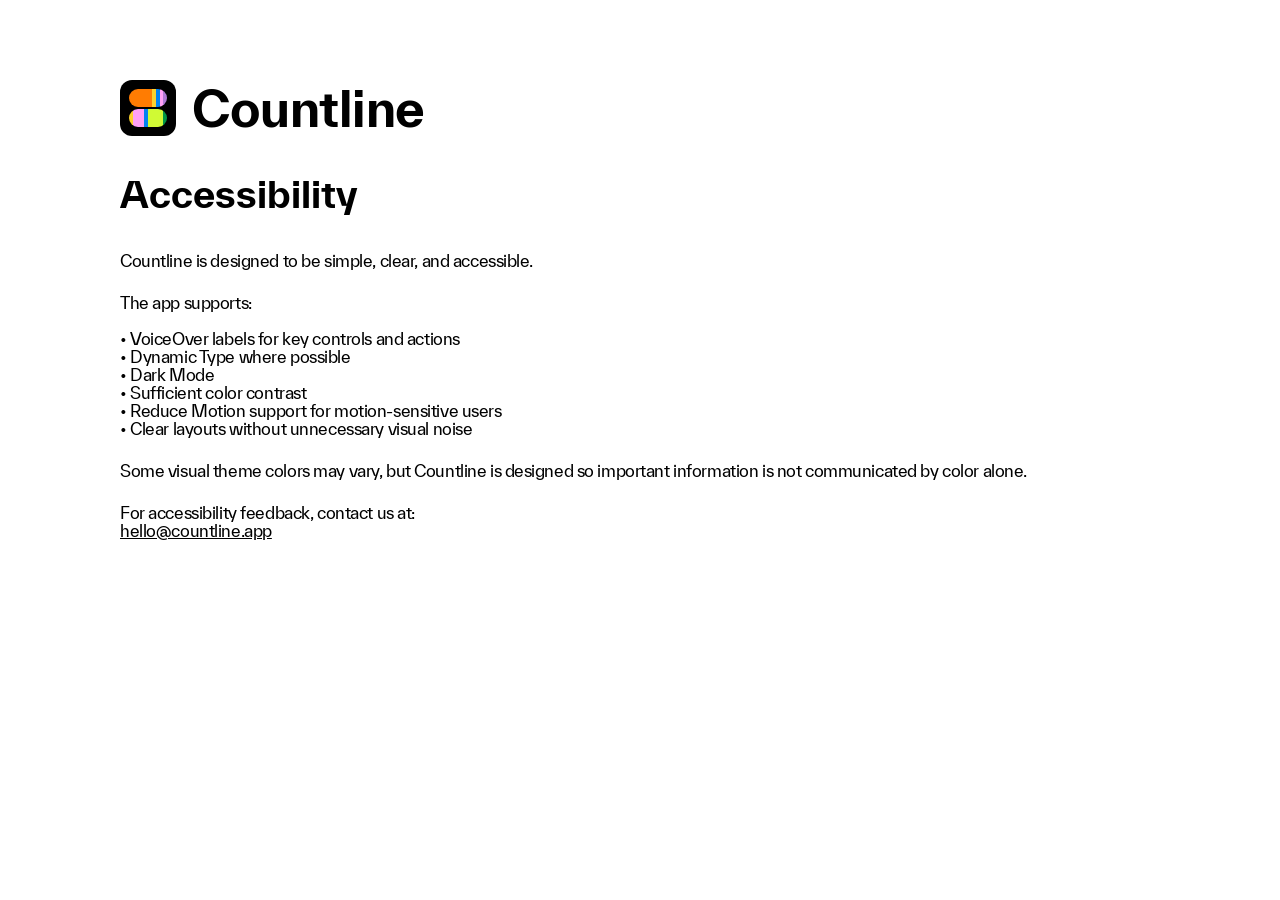
==== accessibility.html @ e16aded9 "accessibility" ====
<!DOCTYPE html>
<html lang="en">
<head>
  <meta charset="UTF-8">
  <meta name="viewport" content="width=device-width, initial-scale=1.0">
  <link rel="icon" type="image/svg+xml" href="img/favicon.svg">
  <title>Accessibility — Countline</title>
  <meta name="description" content="Accessibility information for Countline — Countdown App for Important Dates.">
  <meta name="keywords" content="countdown app, event planner, date tracker, days counter, checklist app, reminders, widgets, birthday countdown, vacation countdown, anniversary countdown, goal tracker, holiday countdown, milestone tracker, todo checklist, personal planner">
  <link rel="stylesheet" href="style.css">
</head>
<body class="legal">
  <div class="page">
    <a href="index.html" class="logo">
      <div class="logo-icon">
        <div class="row">
          <div class="bar"></div>
          <div class="bar"></div>
          <div class="bar"></div>
          <div class="bar"></div>
          <div class="bar"></div>
        </div>
        <div class="row">
          <div class="bar"></div>
          <div class="bar"></div>
          <div class="bar"></div>
          <div class="bar"></div>
          <div class="bar"></div>
        </div>
      </div>
      <span class="logo-text">Countline</span>
    </a>

    <h1 class="title">Accessibility</h1>

    <div class="text">
      <p>Countline is designed to be simple, clear, and accessible.</p>

      <p>The app supports:<br><br>• VoiceOver labels for key controls and actions<br>• Dynamic Type where possible<br>• Dark Mode<br>• Sufficient color contrast<br>• Reduce Motion support for motion-sensitive users<br>• Clear layouts without unnecessary visual noise</p>

      <p>Some visual theme colors may vary, but Countline is designed so important information is not communicated by color alone.</p>

      <p>For accessibility feedback, contact us at:<br><a href="mailto:hello@countline.app">hello@countline.app</a></p>
    </div>
  </div>
  <script async data-id="101505988" src="//static.getclicky.com/js"></script>
  <noscript><p><img alt="Clicky" width="1" height="1" src="//in.getclicky.com/101505988ns.gif" /></p></noscript>
</body>
</html>
---- style.css ----
/* ══════════════════════════════════════
   Countline — Global Styles
   ══════════════════════════════════════ */

/* ── Fonts ── */
@font-face {
  font-family: 'TWK Everett';
  src: url('font/TWKEverett-Regular-web.woff2') format('woff2'),
       url('font/TWKEverett-Regular-web.woff') format('woff'),
       url('font/TWKEverett-Regular-web.ttf') format('truetype');
  font-weight: 400;
  font-style: normal;
  font-display: swap;
}
@font-face {
  font-family: 'TWK Everett';
  src: url('font/TWKEverett-Bold-web.woff2') format('woff2'),
       url('font/TWKEverett-Bold-web.woff') format('woff'),
       url('font/TWKEverett-Bold-web.ttf') format('truetype');
  font-weight: 700;
  font-style: normal;
  font-display: swap;
}

/* ── Reset ── */
*, *::before, *::after {
  margin: 0;
  padding: 0;
  box-sizing: border-box;
}

html {
  -webkit-text-size-adjust: 100%;
}

body {
  font-family: 'TWK Everett', sans-serif;
  background: #fff;
  color: #000;
  overflow-x: hidden;
}

a {
  color: inherit;
}

/* ── Logo ── */
.logo {
  display: flex;
  align-items: center;
  gap: 16px;
  text-decoration: none;
}

.logo-icon {
  width: 56px;
  height: 56px;
  background: #000;
  border-radius: 12px;
  position: relative;
  overflow: hidden;
  flex-shrink: 0;
}

.logo-icon .row {
  position: absolute;
  left: 8.75px;
  height: 18.15px;
  width: 38.5px;
  display: flex;
  border-radius: 124px;
  overflow: hidden;
}

.logo-icon .row:first-child { top: 8.75px; border-radius: 124px; }
.logo-icon .row:last-child { bottom: 8.75px; border-radius: 248px; }

.logo-icon .bar { height: 100%; }
.logo-icon .row:first-child .bar:nth-child(1) { width: 23.1px; background: #ff7c02; }
.logo-icon .row:first-child .bar:nth-child(2) { width: 3.85px; background: #fcd12d; }
.logo-icon .row:first-child .bar:nth-child(3) { width: 3.85px; background: #0381ef; }
.logo-icon .row:first-child .bar:nth-child(4) { width: 3.85px; background: #ffa0f6; }
.logo-icon .row:first-child .bar:nth-child(5) { width: 3.85px; background: #af78d3; }
.logo-icon .row:last-child .bar:nth-child(1) { width: 3.85px; background: #fcd12d; }
.logo-icon .row:last-child .bar:nth-child(2) { width: 11.55px; background: #ffa0f6; }
.logo-icon .row:last-child .bar:nth-child(3) { width: 3.85px; background: #0381ef; }
.logo-icon .row:last-child .bar:nth-child(4) { width: 15.4px; background: #d0fa34; }
.logo-icon .row:last-child .bar:nth-child(5) { width: 3.85px; background: #019644; }

.logo-text {
  font-weight: 700;
  font-size: 48px;
  line-height: 1;
  letter-spacing: -0.01em;
}


/* ══════════════════════════════════════
   Home Page
   ══════════════════════════════════════ */

body.home {
  min-height: 100vh;
}

body.home .page {
  position: relative;
  width: 100%;
  max-width: 1440px;
  margin: 0 auto;
  height: 100vh;
  padding: 0 120px;
  overflow: hidden;
}

body.home .logo {
  position: absolute;
  top: 60px;
  left: 120px;
}

/* ── Content ── */
.content {
  position: absolute;
  top: calc(50% - 39px);
  transform: translateY(-50%);
  left: 120px;
  max-width: 480px;
  display: flex;
  flex-direction: column;
  gap: 24px;
}

.headline {
  font-weight: 700;
  font-size: 48px;
  line-height: 1;
}

.description {
  font-weight: 400;
  font-size: 14px;
  line-height: 1.4;
}

/* ── App Store Button ── */
.store-button {
  display: inline-block;
  transition: opacity 0.2s;
}

.store-button:hover {
  opacity: 0.85;
}

.store-button img {
  display: block;
  width: 186px;
  height: 60px;
}

/* ── Bottom Section ── */
.bottom {
  position: absolute;
  bottom: 60px;
  left: 120px;
  max-width: 480px;
  display: flex;
  flex-direction: column;
  gap: 24px;
}

.social-icons {
  display: flex;
  align-items: center;
  gap: 20px;
}

.social-icons a {
  display: flex;
  text-decoration: none;
  color: #000;
  transition: opacity 0.2s;
}

.social-icons a:hover {
  opacity: 0.6;
}

.social-icons svg {
  width: 24px;
  height: 24px;
}

.contact-text {
  font-size: 14px;
  line-height: 1.4;
  font-weight: 400;
}

.contact-text a {
  text-decoration: underline;
  text-decoration-skip-ink: none;
}

.legal-links {
  display: flex;
  gap: 24px;
  font-size: 14px;
  line-height: 1.4;
}

.legal-links a {
  text-decoration: underline;
  text-decoration-skip-ink: none;
}

/* ── Phone Mockups ── */
.phones {
  position: absolute;
  left: 620px;
  right: 120px;
  top: 60px;
  bottom: 60px;
  display: flex;
  gap: 20px;
  align-items: center;
  justify-content: center;
}

.phone {
  flex: 1 1 0;
  min-width: 0;
  max-height: 100%;
  display: flex;
  align-items: center;
  justify-content: center;
  filter: drop-shadow(5px 5px 10px rgba(28,28,28,0.15)) drop-shadow(10px 10px 30px rgba(28,28,28,0.1));
}

.phone img {
  display: block;
  max-height: calc(100vh - 120px);
  max-width: 100%;
  width: auto;
  height: auto;
}

/* ── Home: Large screens ── */
@media (min-width: 1441px) {
  body.home .page {
    max-width: none;
    padding: 0 6vw;
  }

  body.home .logo {
    left: 6vw;
  }

  .content {
    left: 6vw;
  }

  .bottom {
    left: 6vw;
  }

  .phones {
    left: calc(6vw + 540px);
    right: 6vw;
  }
}

/* ── Home: Tablet ── */
@media (max-width: 1320px) {
  body.home .page {
    height: auto;
    min-height: auto;
    padding: 40px 80px;
    overflow: visible;
  }

  body.home .logo {
    position: static;
  }

  .content {
    position: static;
    transform: none;
    max-width: 100%;
    margin-top: 60px;
  }

  .bottom {
    position: static;
    max-width: 480px;
    margin-top: 60px;
  }

  .phones {
    position: relative;
    left: auto;
    right: auto;
    top: auto;
    bottom: auto;
    margin-top: 60px;
    margin-left: -10px;
    margin-right: -10px;
    justify-content: center;
  }

  .phone {
    width: 295px;
    flex: 0 0 auto;
    max-height: none;
  }

  .phone img {
    width: 100%;
    height: auto;
    max-height: none;
    max-width: none;
  }
}

/* ── Home: Mobile ── */
@media (max-width: 520px) {
  body.home .page {
    padding: 20px;
  }

  .content {
    margin-top: 40px;
  }

  .headline {
    font-size: 36px;
  }

  .phones {
    margin-top: 40px;
    margin-left: -20px;
    margin-right: -20px;
    padding: 0 20px;
    justify-content: center;
  }

  .phone-2 {
    display: none;
  }
}

@media (max-width: 380px) {
  .phone {
    width: 270px;
  }
}


/* ══════════════════════════════════════
   Legal Pages (Privacy, Terms, Accessibility)
   ══════════════════════════════════════ */

body.legal .page {
  width: 100%;
  max-width: 1440px;
  margin: 0 auto;
  padding: 80px 120px;
  display: flex;
  flex-direction: column;
  gap: 40px;
}

.title {
  font-weight: 700;
  font-size: 36px;
  line-height: 1;
}

.text {
  display: flex;
  flex-direction: column;
  gap: 24px;
}

.text h2 {
  font-weight: 700;
  font-size: 18px;
  line-height: 20px;
}

.text p {
  font-weight: 400;
  font-size: 16px;
  line-height: 18px;
  letter-spacing: -0.43px;
}


/* ══════════════════════════════════════
   Shared Responsive: Logo (Mobile)
   ══════════════════════════════════════ */

@media (max-width: 768px) {
  body.legal .page {
    padding: 40px 20px;
    gap: 32px;
  }

  .title {
    font-size: 28px;
  }
}

@media (max-width: 768px), (max-width: 520px) {
  .logo {
    gap: 11px;
  }

  .logo-icon {
    width: 40px;
    height: 40px;
    border-radius: 9px;
  }

  .logo-icon .row {
    left: 6.25px;
    height: 13px;
    width: 27.5px;
  }

  .logo-icon .row:first-child { top: 6.25px; }
  .logo-icon .row:last-child { bottom: 6.25px; }

  .logo-icon .row:first-child .bar:nth-child(1) { width: 16.5px; }
  .logo-icon .row:first-child .bar:nth-child(2) { width: 2.75px; }
  .logo-icon .row:first-child .bar:nth-child(3) { width: 2.75px; }
  .logo-icon .row:first-child .bar:nth-child(4) { width: 2.75px; }
  .logo-icon .row:first-child .bar:nth-child(5) { width: 2.75px; }
  .logo-icon .row:last-child .bar:nth-child(1) { width: 2.75px; }
  .logo-icon .row:last-child .bar:nth-child(2) { width: 8.25px; }
  .logo-icon .row:last-child .bar:nth-child(3) { width: 2.75px; }
  .logo-icon .row:last-child .bar:nth-child(4) { width: 11px; }
  .logo-icon .row:last-child .bar:nth-child(5) { width: 2.75px; }

  .logo-text {
    font-size: 34px;
  }
}
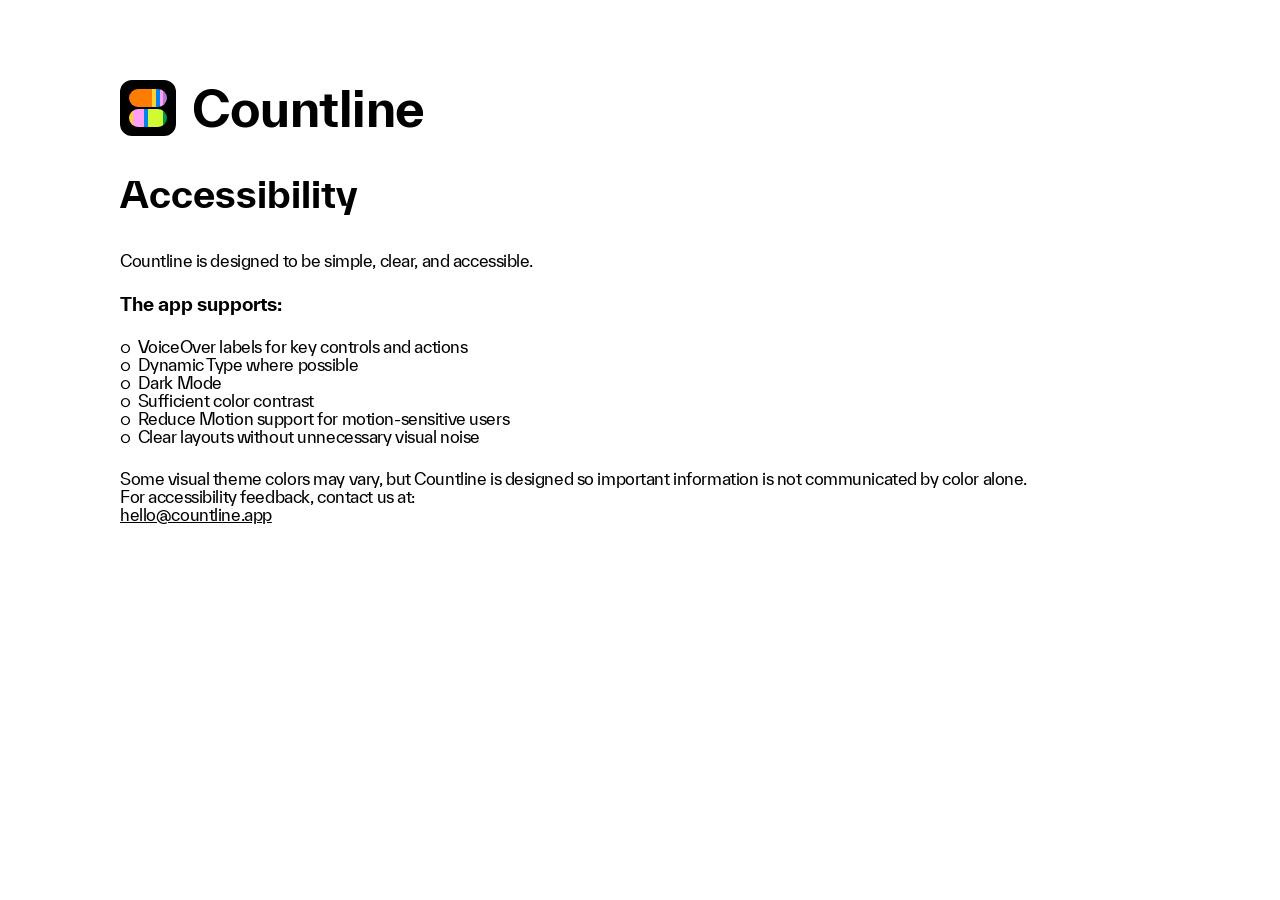
==== commit 3dd009e7: "accessibility" ====
--- a/accessibility.html
+++ b/accessibility.html
@@ -36,11 +36,11 @@
     <div class="text">
       <p>Countline is designed to be simple, clear, and accessible.</p>
 
-      <p>The app supports:<br><br>• VoiceOver labels for key controls and actions<br>• Dynamic Type where possible<br>• Dark Mode<br>• Sufficient color contrast<br>• Reduce Motion support for motion-sensitive users<br>• Clear layouts without unnecessary visual noise</p>
+      <h2>The app supports:</h2>
 
-      <p>Some visual theme colors may vary, but Countline is designed so important information is not communicated by color alone.</p>
+      <p>○ &nbsp;VoiceOver labels for key controls and actions<br>○ &nbsp;Dynamic Type where possible<br>○ &nbsp;Dark Mode<br>○ &nbsp;Sufficient color contrast<br>○ &nbsp;Reduce Motion support for motion-sensitive users<br>○ &nbsp;Clear layouts without unnecessary visual noise</p>
 
-      <p>For accessibility feedback, contact us at:<br><a href="mailto:hello@countline.app">hello@countline.app</a></p>
+      <p>Some visual theme colors may vary, but Countline is designed so important information is not communicated by color alone.<br>For accessibility feedback, contact us at:<br><a href="mailto:hello@countline.app">hello@countline.app</a></p>
     </div>
   </div>
   <script async data-id="101505988" src="//static.getclicky.com/js"></script>
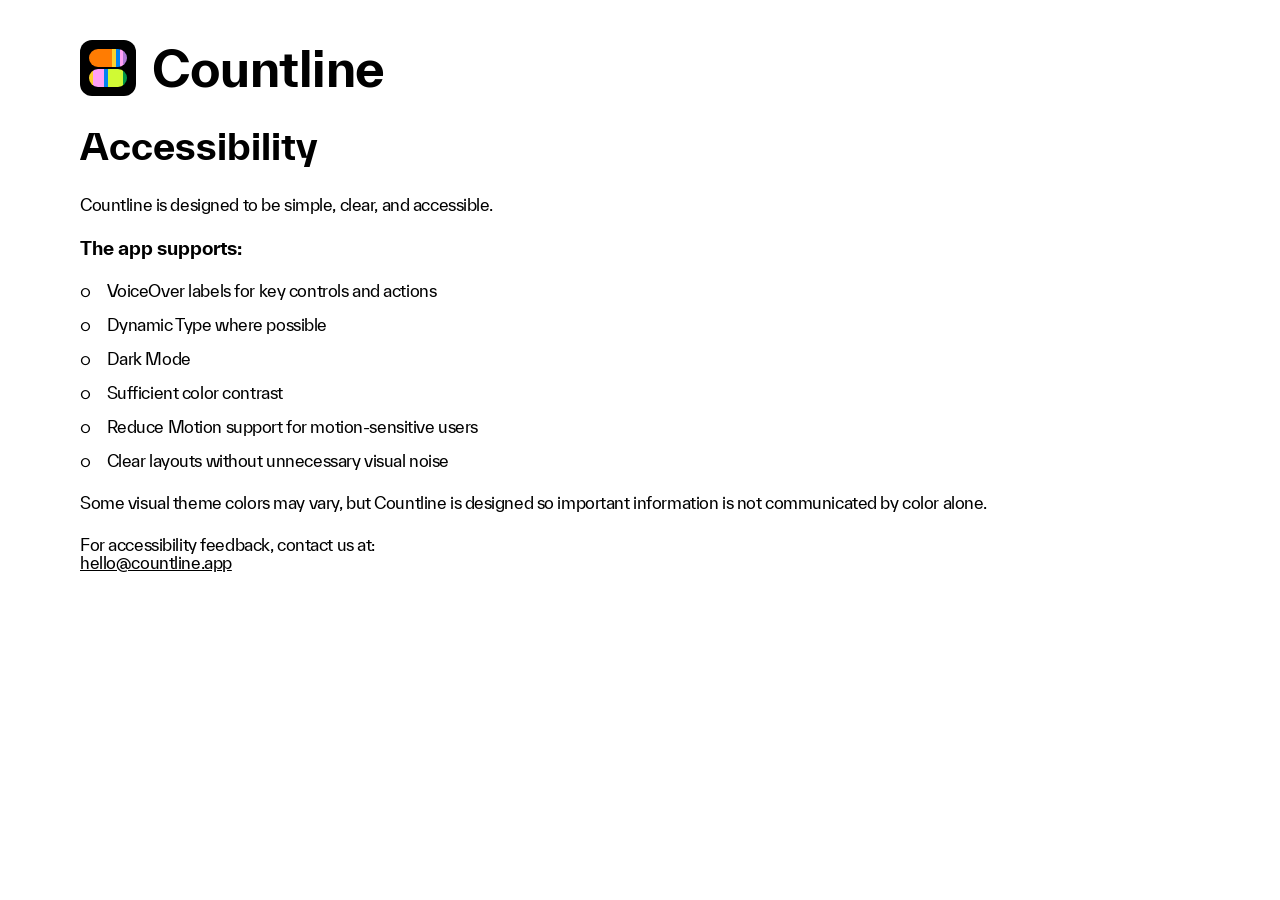
==== commit fe7622e4: "Add files via upload" ====
--- a/accessibility.html
+++ b/accessibility.html
@@ -38,9 +38,18 @@
 
       <h2>The app supports:</h2>
 
-      <p>○ &nbsp;VoiceOver labels for key controls and actions<br>○ &nbsp;Dynamic Type where possible<br>○ &nbsp;Dark Mode<br>○ &nbsp;Sufficient color contrast<br>○ &nbsp;Reduce Motion support for motion-sensitive users<br>○ &nbsp;Clear layouts without unnecessary visual noise</p>
+      <ul class="feature-list">
+        <li><span class="bullet">○</span> VoiceOver labels for key controls and actions</li>
+        <li><span class="bullet">○</span> Dynamic Type where possible</li>
+        <li><span class="bullet">○</span> Dark Mode</li>
+        <li><span class="bullet">○</span> Sufficient color contrast</li>
+        <li><span class="bullet">○</span> Reduce Motion support for motion-sensitive users</li>
+        <li><span class="bullet">○</span> Clear layouts without unnecessary visual noise</li>
+      </ul>
 
-      <p>Some visual theme colors may vary, but Countline is designed so important information is not communicated by color alone.<br>For accessibility feedback, contact us at:<br><a href="mailto:hello@countline.app">hello@countline.app</a></p>
+      <p>Some visual theme colors may vary, but Countline is designed so important information is not communicated by color alone.</p>
+
+      <p>For accessibility feedback, contact us at:<br><a href="mailto:hello@countline.app">hello@countline.app</a></p>
     </div>
   </div>
   <script async data-id="101505988" src="//static.getclicky.com/js"></script>
--- a/style.css
+++ b/style.css
@@ -38,14 +38,30 @@
   background: #fff;
   color: #000;
   overflow-x: hidden;
+  overflow-y: scroll; /* prevent layout shift from scrollbar */
 }
 
 a {
   color: inherit;
 }
 
-/* ── Logo ── */
+
+/* ══════════════════════════════════════
+   Shared: Page & Logo
+   ══════════════════════════════════════ */
+
+.page {
+  position: relative;
+  max-width: 1440px;
+  margin: 0 auto;
+}
+
+/* Absolute on desktop, becomes static on ≤1320px */
 .logo {
+  position: absolute;
+  top: 60px;
+  left: 120px;
+  z-index: 1;
   display: flex;
   align-items: center;
   gap: 16px;
@@ -72,20 +88,20 @@
   overflow: hidden;
 }
 
-.logo-icon .row:first-child { top: 8.75px; border-radius: 124px; }
-.logo-icon .row:last-child { bottom: 8.75px; border-radius: 248px; }
+.logo-icon .row:first-child { top: 8.75px; }
+.logo-icon .row:last-child  { bottom: 8.75px; border-radius: 248px; }
 
 .logo-icon .bar { height: 100%; }
-.logo-icon .row:first-child .bar:nth-child(1) { width: 23.1px; background: #ff7c02; }
-.logo-icon .row:first-child .bar:nth-child(2) { width: 3.85px; background: #fcd12d; }
-.logo-icon .row:first-child .bar:nth-child(3) { width: 3.85px; background: #0381ef; }
-.logo-icon .row:first-child .bar:nth-child(4) { width: 3.85px; background: #ffa0f6; }
-.logo-icon .row:first-child .bar:nth-child(5) { width: 3.85px; background: #af78d3; }
-.logo-icon .row:last-child .bar:nth-child(1) { width: 3.85px; background: #fcd12d; }
-.logo-icon .row:last-child .bar:nth-child(2) { width: 11.55px; background: #ffa0f6; }
-.logo-icon .row:last-child .bar:nth-child(3) { width: 3.85px; background: #0381ef; }
-.logo-icon .row:last-child .bar:nth-child(4) { width: 15.4px; background: #d0fa34; }
-.logo-icon .row:last-child .bar:nth-child(5) { width: 3.85px; background: #019644; }
+.logo-icon .row:first-child .bar:nth-child(1) { width: 23.1px;  background: #ff7c02; }
+.logo-icon .row:first-child .bar:nth-child(2) { width: 3.85px;  background: #fcd12d; }
+.logo-icon .row:first-child .bar:nth-child(3) { width: 3.85px;  background: #0381ef; }
+.logo-icon .row:first-child .bar:nth-child(4) { width: 3.85px;  background: #ffa0f6; }
+.logo-icon .row:first-child .bar:nth-child(5) { width: 3.85px;  background: #af78d3; }
+.logo-icon .row:last-child  .bar:nth-child(1) { width: 3.85px;  background: #fcd12d; }
+.logo-icon .row:last-child  .bar:nth-child(2) { width: 11.55px; background: #ffa0f6; }
+.logo-icon .row:last-child  .bar:nth-child(3) { width: 3.85px;  background: #0381ef; }
+.logo-icon .row:last-child  .bar:nth-child(4) { width: 15.4px;  background: #d0fa34; }
+.logo-icon .row:last-child  .bar:nth-child(5) { width: 3.85px;  background: #019644; }
 
 .logo-text {
   font-weight: 700;
@@ -104,24 +120,15 @@
 }
 
 body.home .page {
-  position: relative;
-  width: 100%;
-  max-width: 1440px;
-  margin: 0 auto;
   height: 100vh;
   padding: 0 120px;
   overflow: hidden;
 }
 
-body.home .logo {
-  position: absolute;
-  top: 60px;
-  left: 120px;
-}
-
 /* ── Content ── */
 .content {
   position: absolute;
+  /* Visually centered with slight downward offset to balance the layout */
   top: calc(50% - 39px);
   transform: translateY(-50%);
   left: 120px;
@@ -198,7 +205,8 @@
   font-weight: 400;
 }
 
-.contact-text a {
+.contact-text a,
+.legal-links a {
   text-decoration: underline;
   text-decoration-skip-ink: none;
 }
@@ -208,11 +216,6 @@
   gap: 24px;
   font-size: 14px;
   line-height: 1.4;
-}
-
-.legal-links a {
-  text-decoration: underline;
-  text-decoration-skip-ink: none;
 }
 
 /* ── Phone Mockups ── */
@@ -235,7 +238,8 @@
   display: flex;
   align-items: center;
   justify-content: center;
-  filter: drop-shadow(5px 5px 10px rgba(28,28,28,0.15)) drop-shadow(10px 10px 30px rgba(28,28,28,0.1));
+  filter: drop-shadow(5px 5px 10px rgba(28, 28, 28, 0.15))
+         drop-shadow(10px 10px 30px rgba(28, 28, 28, 0.1));
 }
 
 .phone img {
@@ -246,15 +250,94 @@
   height: auto;
 }
 
-/* ── Home: Large screens ── */
+
+/* ══════════════════════════════════════
+   Legal Pages (Privacy, Terms, Accessibility)
+   ══════════════════════════════════════ */
+
+body.legal .page {
+  /* 60px logo top + 56px logo height + 40px gap = 156px */
+  padding: 156px 80px 60px;
+  display: flex;
+  flex-direction: column;
+  align-items: center;
+  gap: 40px;
+}
+
+.title,
+.text {
+  width: 100%;
+  max-width: 740px;
+}
+
+.title {
+  font-weight: 700;
+  font-size: 36px;
+  line-height: 1;
+}
+
+.text {
+  display: flex;
+  flex-direction: column;
+  gap: 24px;
+}
+
+.text h2 {
+  font-weight: 700;
+  font-size: 18px;
+  line-height: 20px;
+}
+
+.text p {
+  font-weight: 400;
+  font-size: 16px;
+  line-height: 18px;
+  letter-spacing: -0.43px;
+}
+
+/* ── Feature List ── */
+.feature-list {
+  list-style: none;
+  display: flex;
+  flex-direction: column;
+  gap: 16px;
+}
+
+.feature-list li {
+  display: flex;
+  align-items: flex-start;
+  gap: 16px;
+  font-weight: 400;
+  font-size: 16px;
+  line-height: 18px;
+  letter-spacing: -0.43px;
+}
+
+.feature-list .bullet {
+  flex-shrink: 0;
+}
+
+
+/* ══════════════════════════════════════
+   Responsive
+   ══════════════════════════════════════ */
+
+/* ── Large screens (>1440px) ── */
 @media (min-width: 1441px) {
+  .page {
+    max-width: none;
+  }
+
+  .logo {
+    left: 6vw;
+  }
+
   body.home .page {
-    max-width: none;
     padding: 0 6vw;
   }
 
-  body.home .logo {
-    left: 6vw;
+  body.legal .page {
+    padding: 156px 6vw 60px;
   }
 
   .content {
@@ -271,17 +354,27 @@
   }
 }
 
-/* ── Home: Tablet ── */
+/* ── Tablet (≤1320px) ── */
 @media (max-width: 1320px) {
+  .logo {
+    position: static;
+  }
+
   body.home .page {
     height: auto;
-    min-height: auto;
     padding: 40px 80px;
     overflow: visible;
   }
 
-  body.home .logo {
-    position: static;
+  body.legal .page {
+    padding: 40px 80px;
+    align-items: stretch;
+    gap: 32px;
+  }
+
+  .title,
+  .text {
+    max-width: none;
   }
 
   .content {
@@ -298,15 +391,10 @@
   }
 
   .phones {
-    position: relative;
-    left: auto;
-    right: auto;
-    top: auto;
-    bottom: auto;
+    position: static;
     margin-top: 60px;
     margin-left: -10px;
     margin-right: -10px;
-    justify-content: center;
   }
 
   .phone {
@@ -316,17 +404,59 @@
   }
 
   .phone img {
-    width: 100%;
-    height: auto;
     max-height: none;
     max-width: none;
-  }
-}
-
-/* ── Home: Mobile ── */
+    width: 100%;
+  }
+}
+
+/* ── Mobile (≤520px) ── */
 @media (max-width: 520px) {
   body.home .page {
     padding: 20px;
+  }
+
+  body.legal .page {
+    padding: 20px;
+    gap: 20px;
+  }
+
+  .logo {
+    gap: 11px;
+  }
+
+  .logo-icon {
+    width: 40px;
+    height: 40px;
+    border-radius: 9px;
+  }
+
+  .logo-icon .row {
+    left: 6.25px;
+    height: 13px;
+    width: 27.5px;
+  }
+
+  .logo-icon .row:first-child { top: 6.25px; }
+  .logo-icon .row:last-child  { bottom: 6.25px; }
+
+  .logo-icon .row:first-child .bar:nth-child(1) { width: 16.5px; }
+  .logo-icon .row:first-child .bar:nth-child(2) { width: 2.75px; }
+  .logo-icon .row:first-child .bar:nth-child(3) { width: 2.75px; }
+  .logo-icon .row:first-child .bar:nth-child(4) { width: 2.75px; }
+  .logo-icon .row:first-child .bar:nth-child(5) { width: 2.75px; }
+  .logo-icon .row:last-child  .bar:nth-child(1) { width: 2.75px; }
+  .logo-icon .row:last-child  .bar:nth-child(2) { width: 8.25px; }
+  .logo-icon .row:last-child  .bar:nth-child(3) { width: 2.75px; }
+  .logo-icon .row:last-child  .bar:nth-child(4) { width: 11px; }
+  .logo-icon .row:last-child  .bar:nth-child(5) { width: 2.75px; }
+
+  .logo-text {
+    font-size: 34px;
+  }
+
+  .title {
+    font-size: 28px;
   }
 
   .content {
@@ -342,7 +472,6 @@
     margin-left: -20px;
     margin-right: -20px;
     padding: 0 20px;
-    justify-content: center;
   }
 
   .phone-2 {
@@ -350,100 +479,9 @@
   }
 }
 
+/* ── Small mobile (≤380px) ── */
 @media (max-width: 380px) {
   .phone {
     width: 270px;
   }
 }
-
-
-/* ══════════════════════════════════════
-   Legal Pages (Privacy, Terms, Accessibility)
-   ══════════════════════════════════════ */
-
-body.legal .page {
-  width: 100%;
-  max-width: 1440px;
-  margin: 0 auto;
-  padding: 80px 120px;
-  display: flex;
-  flex-direction: column;
-  gap: 40px;
-}
-
-.title {
-  font-weight: 700;
-  font-size: 36px;
-  line-height: 1;
-}
-
-.text {
-  display: flex;
-  flex-direction: column;
-  gap: 24px;
-}
-
-.text h2 {
-  font-weight: 700;
-  font-size: 18px;
-  line-height: 20px;
-}
-
-.text p {
-  font-weight: 400;
-  font-size: 16px;
-  line-height: 18px;
-  letter-spacing: -0.43px;
-}
-
-
-/* ══════════════════════════════════════
-   Shared Responsive: Logo (Mobile)
-   ══════════════════════════════════════ */
-
-@media (max-width: 768px) {
-  body.legal .page {
-    padding: 40px 20px;
-    gap: 32px;
-  }
-
-  .title {
-    font-size: 28px;
-  }
-}
-
-@media (max-width: 768px), (max-width: 520px) {
-  .logo {
-    gap: 11px;
-  }
-
-  .logo-icon {
-    width: 40px;
-    height: 40px;
-    border-radius: 9px;
-  }
-
-  .logo-icon .row {
-    left: 6.25px;
-    height: 13px;
-    width: 27.5px;
-  }
-
-  .logo-icon .row:first-child { top: 6.25px; }
-  .logo-icon .row:last-child { bottom: 6.25px; }
-
-  .logo-icon .row:first-child .bar:nth-child(1) { width: 16.5px; }
-  .logo-icon .row:first-child .bar:nth-child(2) { width: 2.75px; }
-  .logo-icon .row:first-child .bar:nth-child(3) { width: 2.75px; }
-  .logo-icon .row:first-child .bar:nth-child(4) { width: 2.75px; }
-  .logo-icon .row:first-child .bar:nth-child(5) { width: 2.75px; }
-  .logo-icon .row:last-child .bar:nth-child(1) { width: 2.75px; }
-  .logo-icon .row:last-child .bar:nth-child(2) { width: 8.25px; }
-  .logo-icon .row:last-child .bar:nth-child(3) { width: 2.75px; }
-  .logo-icon .row:last-child .bar:nth-child(4) { width: 11px; }
-  .logo-icon .row:last-child .bar:nth-child(5) { width: 2.75px; }
-
-  .logo-text {
-    font-size: 34px;
-  }
-}
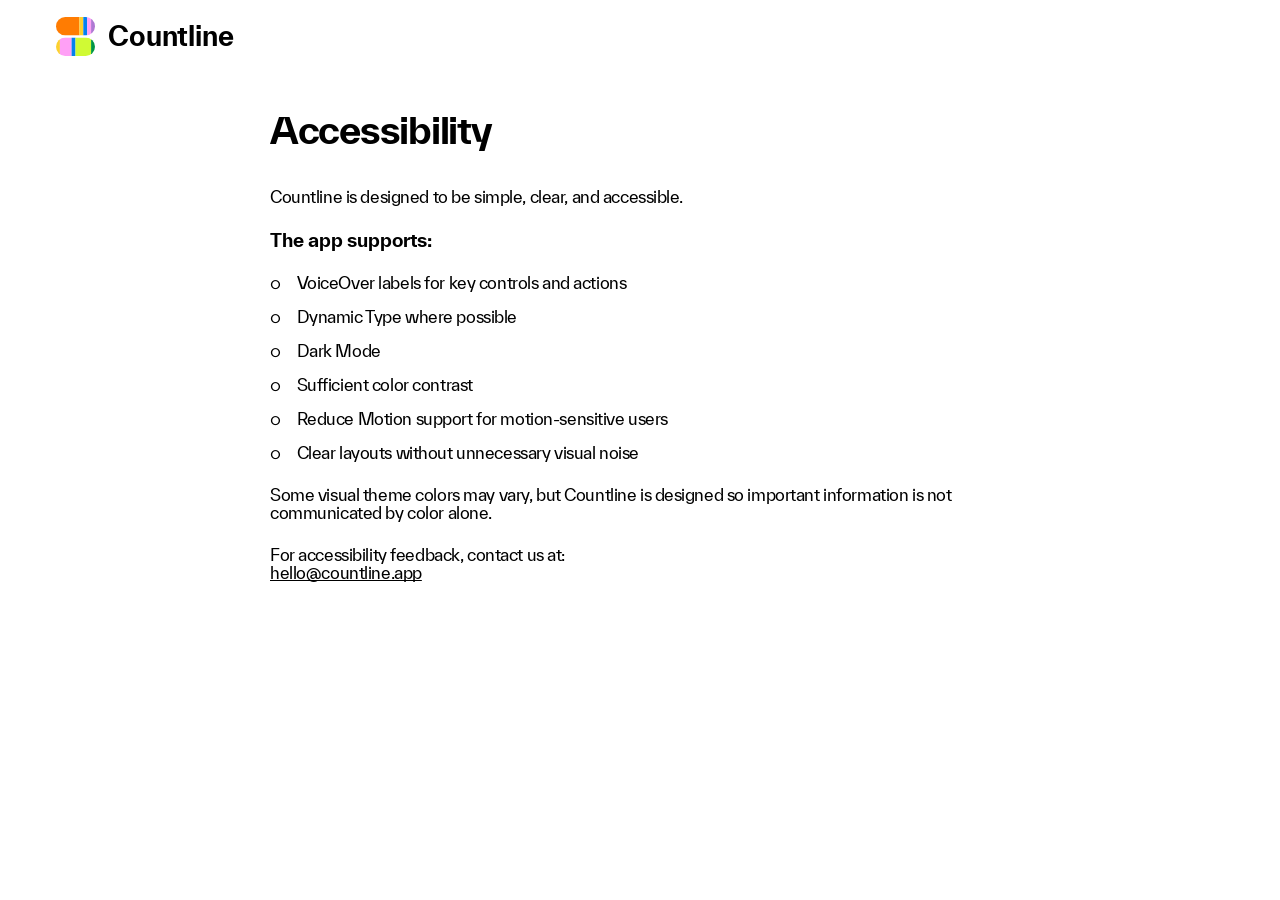
==== commit 6c5c4f8c: "Update legal pages to match new site design Migrate privacy, terms, and accessibility pages from old" ====
--- a/accessibility.html
+++ b/accessibility.html
@@ -2,35 +2,33 @@
 <html lang="en">
 <head>
   <meta charset="UTF-8">
-  <meta name="viewport" content="width=device-width, initial-scale=1.0">
+  <meta name="viewport" content="width=device-width, initial-scale=1, viewport-fit=cover">
   <link rel="icon" type="image/svg+xml" href="img/favicon.svg">
   <title>Accessibility — Countline</title>
   <meta name="description" content="Accessibility information for Countline — Countdown App for Important Dates.">
-  <meta name="keywords" content="countdown app, event planner, date tracker, days counter, checklist app, reminders, widgets, birthday countdown, vacation countdown, anniversary countdown, goal tracker, holiday countdown, milestone tracker, todo checklist, personal planner">
-  <link rel="stylesheet" href="style.css">
+  <meta name="theme-color" content="#ffffff">
+  <link rel="stylesheet" href="site.css">
 </head>
-<body class="legal">
-  <div class="page">
-    <a href="index.html" class="logo">
-      <div class="logo-icon">
-        <div class="row">
-          <div class="bar"></div>
-          <div class="bar"></div>
-          <div class="bar"></div>
-          <div class="bar"></div>
-          <div class="bar"></div>
-        </div>
-        <div class="row">
-          <div class="bar"></div>
-          <div class="bar"></div>
-          <div class="bar"></div>
-          <div class="bar"></div>
-          <div class="bar"></div>
-        </div>
-      </div>
+<body>
+  <header class="site-header">
+    <a class="logo" href="./" aria-label="Countline home">
+      <svg class="logo-mark" viewBox="4 4 40 40" aria-hidden="true">
+        <defs>
+          <clipPath id="pill-a"><rect x="4" y="4" width="40" height="18.86" rx="9.43"/></clipPath>
+          <clipPath id="pill-b"><rect x="4" y="25.14" width="40" height="18.86" rx="9.43"/></clipPath>
+        </defs>
+        <g clip-path="url(#pill-a)">
+          <rect x="4" y="4" width="24" height="19" fill="#FF7C02"/><rect x="28" y="4" width="4" height="19" fill="#FCD12D"/><rect x="32" y="4" width="4" height="19" fill="#0381EF"/><rect x="36" y="4" width="4" height="19" fill="#FFA0F6"/><rect x="40" y="4" width="4" height="19" fill="#AF78D3"/>
+        </g>
+        <g clip-path="url(#pill-b)">
+          <rect x="4" y="25" width="4" height="19" fill="#FCD12D"/><rect x="8" y="25" width="12" height="19" fill="#FFA0F6"/><rect x="20" y="25" width="4" height="19" fill="#0381EF"/><rect x="24" y="25" width="16" height="19" fill="#D0FA34"/><rect x="40" y="25" width="4" height="19" fill="#019644"/>
+        </g>
+      </svg>
       <span class="logo-text">Countline</span>
     </a>
+  </header>
 
+  <main class="legal-page">
     <h1 class="title">Accessibility</h1>
 
     <div class="text">
@@ -51,7 +49,8 @@
 
       <p>For accessibility feedback, contact us at:<br><a href="mailto:hello@countline.app">hello@countline.app</a></p>
     </div>
-  </div>
+  </main>
+
   <script async data-id="101505988" src="//static.getclicky.com/js"></script>
   <noscript><p><img alt="Clicky" width="1" height="1" src="//in.getclicky.com/101505988ns.gif" /></p></noscript>
 </body>
--- a/site.css
+++ b/site.css
@@ -0,0 +1,434 @@
+/* Countline — home hero (Figma: Web-Site_Update, Home v3 Desktop 1441 / Tablet 834 / Mobile 390) */
+
+@font-face {
+  font-family: 'TWK Everett';
+  src: url('font/TWKEverett-Regular-web.woff2') format('woff2'), url('font/TWKEverett-Regular-web.woff') format('woff');
+  font-weight: 400 600; /* no Medium web file yet: Regular stands in for Medium */
+  font-style: normal;
+  font-display: swap;
+}
+@font-face {
+  font-family: 'TWK Everett';
+  src: url('font/TWKEverett-Bold-web.woff2') format('woff2'), url('font/TWKEverett-Bold-web.woff') format('woff');
+  font-weight: 700;
+  font-style: normal;
+  font-display: swap;
+}
+
+:root {
+  --ink: #000000;
+  --ink-2: #6b6b6b;
+  --ink-3: #a3a3a3;
+  --line: #000000;
+  --surface: #ffffff;
+  --secondary: #edeff1;
+  --grey: #edeff1;
+  --lime: #c9ff00; --pink: #ff86f4; --blue: #0088ff; --orange: #ff5b02; --purple: #ae56e8; --yellow: #ffcb04; --green: #019845;
+  --sans: 'TWK Everett', 'Helvetica Neue', Arial, sans-serif;
+  --mono: 'TWK Everett Mono', 'DM Mono', ui-monospace, 'SF Mono', Menlo, monospace;
+  --side: 56px;
+  --header: 72px;
+  --h1: 88px;
+  --pile-min: 240px;
+  --value: 28px;
+  color-scheme: light;
+}
+
+*, *::before, *::after { margin: 0; padding: 0; box-sizing: border-box; }
+html { -webkit-text-size-adjust: 100%; }
+body {
+  font-family: var(--sans);
+  background: var(--surface);
+  color: var(--ink);
+  -webkit-font-smoothing: antialiased;
+  overflow-x: hidden;
+}
+a { color: inherit; }
+button { font: inherit; color: inherit; background: none; border: 0; cursor: pointer; }
+:focus-visible { outline: 3px solid var(--blue); outline-offset: 3px; }
+.visually-hidden { position: absolute !important; width: 1px; height: 1px; overflow: hidden; clip: rect(0 0 0 0); white-space: nowrap; }
+
+/* ── Header: logo only ── */
+.site-header {
+  position: relative;
+  z-index: 3;
+  height: var(--header);
+  display: flex;
+  align-items: center;
+  padding-left: max(var(--side), env(safe-area-inset-left, 0px));
+  padding-right: max(var(--side), env(safe-area-inset-right, 0px));
+  max-width: 1440px;
+  margin: 0 auto;
+  pointer-events: none;
+}
+.logo { display: inline-flex; align-items: center; gap: 13px; text-decoration: none; pointer-events: auto; }
+.logo-mark { width: 39px; height: 39px; flex: none; }
+.logo-text { font-weight: 700; font-size: 26px; line-height: 1.2; letter-spacing: -0.005em; }
+
+/* ── Hero ── */
+.hero {
+  position: relative;
+  max-width: 1440px;
+  margin: 0 auto;
+  padding-top: 72px;
+  /* the whole first screen fits the browser; only the contact block sits below */
+  height: calc(100vh - var(--header));
+  height: calc(100svh - var(--header));
+  min-height: 560px;
+  display: flex;
+  flex-direction: column;
+}
+.hero-head {
+  position: relative;
+  z-index: 2;
+  display: flex;
+  flex-direction: column;
+  gap: 48px;
+  padding-left: max(var(--side), env(safe-area-inset-left, 0px));
+  padding-right: max(var(--side), env(safe-area-inset-right, 0px));
+  pointer-events: none; /* cards behind the text stay draggable */
+}
+.hero-head form { pointer-events: auto; }
+
+h1 {
+  font-weight: 500;
+  font-size: var(--h1);
+  line-height: 1;
+  letter-spacing: -0.035em;
+  max-width: 10em;
+  text-wrap: balance;
+  user-select: none;
+  -webkit-user-select: none;
+}
+h1 .grey { color: var(--ink-3); }
+
+/* Drop form: one underline across event + date, button on the right */
+.drop {
+  position: relative;
+  display: flex;
+  align-items: flex-end;
+  gap: 32px;
+  width: min(760px, 100%);
+}
+.drop-input {
+  flex: 1;
+  min-width: 0;
+  display: flex;
+  align-items: flex-end;
+  border-bottom: 1px solid var(--line);
+}
+.field { display: flex; flex-direction: column; gap: 8px; min-width: 0; padding-bottom: 12px; }
+.field-event { flex: 1; }
+.field-label {
+  font-family: var(--mono);
+  font-size: 13px;
+  line-height: 16px;
+  letter-spacing: 0.02em;
+  text-transform: uppercase;
+  color: var(--ink-2);
+  user-select: none;
+  -webkit-user-select: none;
+}
+.field input, .field-date {
+  font-family: var(--sans);
+  font-weight: 500;
+  font-size: var(--value);
+  line-height: 32px;
+  letter-spacing: -0.01em;
+  color: var(--ink);
+  background: transparent;
+  border: 0;
+  border-radius: 0;
+  padding: 0;
+  width: 100%;
+  min-width: 0;
+  outline: none;
+}
+.field input:focus-visible { outline: none; }
+.drop-input:has(input:focus) { border-bottom-color: var(--blue); box-shadow: 0 1px 0 var(--blue); }
+.field-date {
+  flex: none;
+  width: 200px;
+  text-align: right;
+  padding-bottom: 12px;
+  white-space: nowrap;
+  user-select: none;
+  -webkit-user-select: none;
+}
+.field-date[aria-expanded="true"] #date-label { text-decoration: underline; text-decoration-thickness: 2px; text-underline-offset: 6px; }
+
+.btn {
+  flex: none;
+  height: 54px;
+  padding: 0 28px;
+  border-radius: 999px;
+  background: var(--ink);
+  color: #fff;
+  font-weight: 500;
+  font-size: 17px;
+  line-height: 20px;
+  white-space: nowrap;
+  user-select: none;
+  -webkit-user-select: none;
+  transition: transform .15s ease;
+}
+.btn:hover { transform: translateY(-1px); }
+.btn:active { transform: translateY(1px); }
+
+/* ── Calendar popover (DatePickerSheet, calendar part) ── */
+.calendar {
+  position: absolute;
+  top: calc(100% + 12px);
+  left: 0;
+  z-index: 5;
+  width: 402px;
+  max-width: 100%;
+  padding: 20px 20px 20px;
+  background: var(--surface);
+  border-radius: 24px;
+  box-shadow: 0 16px 40px rgba(0, 0, 0, .14);
+  user-select: none;
+  -webkit-user-select: none;
+}
+.calendar[hidden] { display: none; }
+.cal-top { display: flex; justify-content: space-between; margin-bottom: 20px; }
+.cal-icon { width: 40px; height: 40px; border-radius: 50%; display: grid; place-items: center; }
+.cal-icon svg { width: 22px; height: 22px; fill: none; stroke-width: 2; stroke-linecap: round; stroke-linejoin: round; }
+.cal-close { background: var(--secondary); }
+.cal-close svg { stroke: var(--ink); }
+.cal-ok { background: var(--ink); }
+.cal-ok svg { stroke: #fff; }
+.cal-month { display: flex; justify-content: space-between; align-items: center; font-weight: 500; font-size: 17px; margin-bottom: 14px; padding-inline: 4px; }
+.cal-nav { display: flex; gap: 4px; }
+.cal-nav button { width: 32px; height: 32px; display: grid; place-items: center; border-radius: 50%; }
+.cal-nav button:hover { background: var(--secondary); }
+.cal-nav svg { width: 20px; height: 20px; fill: none; stroke: var(--ink); stroke-width: 2; stroke-linecap: round; stroke-linejoin: round; }
+.cal-dow, .cal-days { display: grid; grid-template-columns: repeat(7, 1fr); text-align: center; }
+.cal-dow { font-family: var(--mono); font-size: 11px; letter-spacing: .04em; text-transform: uppercase; color: var(--ink-2); margin-bottom: 6px; }
+.cal-days { row-gap: 4px; }
+.cal-days button {
+  justify-self: center;
+  width: 40px; height: 40px;
+  border-radius: 50%;
+  font-size: 16px;
+  font-variant-numeric: tabular-nums;
+}
+.cal-days button:hover { background: var(--secondary); }
+.cal-days button.out { color: var(--ink-3); }
+.cal-days button.today { box-shadow: inset 0 0 0 1px var(--ink); }
+.cal-days button[aria-selected="true"] { background: var(--ink); color: #fff; }
+
+/* ── Pile ── */
+.pile-floor { flex: 1 1 auto; min-height: var(--pile-min); }
+.stage {
+  position: absolute;
+  left: 0; right: 0;
+  top: calc(-1 * var(--header));
+  bottom: 0;
+  z-index: 1;
+  overflow: hidden;
+  touch-action: pan-y;
+  cursor: grab;
+  user-select: none;
+  -webkit-user-select: none;
+  -webkit-touch-callout: none;
+  -webkit-tap-highlight-color: transparent;
+}
+.stage.dragging { cursor: grabbing; }
+.stage * { user-select: none; -webkit-user-select: none; }
+
+.card, .chip, .store-card {
+  position: absolute;
+  left: 0; top: 0;
+  will-change: transform;
+  box-shadow: 0 10px 24px rgba(0, 0, 0, .12);
+}
+.card {
+  --s: 1;
+  height: calc(92px * var(--s));
+  border-radius: calc(46px * var(--s));
+  padding: 0 calc(36px * var(--s));
+  display: flex;
+  align-items: center;
+  justify-content: space-between;
+  gap: calc(12px * var(--s));
+  color: var(--ink);
+}
+.card .name { font-weight: 500; font-size: calc(21px * var(--s)); line-height: 1.15; letter-spacing: -0.005em; white-space: nowrap; }
+.card .date { font-family: var(--mono); font-size: calc(13px * var(--s)); line-height: 1.25; letter-spacing: .02em; text-transform: uppercase; margin-top: calc(2px * var(--s)); white-space: nowrap; }
+.card .val { display: flex; align-items: flex-start; white-space: nowrap; font-variant-numeric: tabular-nums; }
+.card .val b { font-weight: 500; font-size: calc(34px * var(--s)); line-height: 1; letter-spacing: -0.02em; }
+.card .val sup { font-size: calc(18px * var(--s)); line-height: 1; margin: 0 calc(8px * var(--s)) 0 calc(3px * var(--s)); }
+.card .val sup:last-child { margin-right: 0; }
+
+.chip {
+  --s: 1;
+  border-radius: 50%;
+  display: grid;
+  place-items: center;
+  text-align: center;
+}
+.chip svg { width: calc(36px * var(--s)); height: calc(36px * var(--s)); fill: none; stroke-width: 2; stroke-linecap: round; stroke-linejoin: round; }
+.chip-plus { background: #fff; border: 1px solid var(--secondary); }
+.chip-plus svg { stroke: var(--ink); }
+.chip-check { background: var(--ink); }
+.chip-check svg { stroke: #fff; }
+.chip-shake { background: var(--ink); color: #fff; }
+.chip-shake b { display: block; font-weight: 500; font-size: calc(28px * var(--s)); line-height: 1.05; letter-spacing: -0.02em; }
+.chip-shake span { display: block; font-family: var(--mono); font-size: calc(13px * var(--s)); letter-spacing: .02em; text-transform: uppercase; }
+.chip-plus, .chip-shake, .store-card { cursor: pointer; }
+
+.store-card { border-radius: calc(14px * var(--s, 1)); }
+.store-card img { display: block; width: 100%; height: 100%; pointer-events: none; }
+
+.tilt-hint {
+  position: absolute;
+  left: 0; right: 0;
+  bottom: 12px;
+  z-index: 2;
+  text-align: center;
+  font-family: var(--mono);
+  font-size: 12px;
+  letter-spacing: .04em;
+  text-transform: uppercase;
+  color: var(--ink-2);
+  pointer-events: none;
+}
+
+/* ── Bottom ── */
+.bottom {
+  max-width: 1440px;
+  margin: 0 auto;
+  padding: 48px max(var(--side), env(safe-area-inset-right, 0px)) 64px max(var(--side), env(safe-area-inset-left, 0px));
+  display: flex;
+  flex-direction: column;
+  gap: 24px;
+  font-size: 14px;
+  line-height: 1.4;
+}
+.bottom p { max-width: 480px; }
+.social-icons { display: flex; gap: 20px; }
+.social-icons a { display: flex; transition: opacity .2s; }
+.social-icons a:hover { opacity: .6; }
+.social-icons svg { width: 24px; height: 24px; }
+.legal-links { display: flex; gap: 24px; }
+
+/* ── Tablet ── */
+@media (max-width: 1100px) {
+  :root { --side: 32px; --h1: 64px; --pile-min: 260px; }
+  .hero { padding-top: 56px; }
+  .hero-head { gap: 40px; }
+  .drop { width: 100%; }
+  .field-date { width: 180px; }
+}
+
+/* ── Mobile ── */
+@media (max-width: 640px) {
+  :root { --side: 16px; --h1: 44px; --pile-min: 240px; --value: 22px; }
+  .hero { min-height: 600px; }
+  .hero { padding-top: 40px; }
+  .hero-head { gap: 32px; }
+  h1 { max-width: none; }
+  .drop { flex-direction: column; align-items: stretch; gap: 20px; }
+  .field-date { width: auto; min-width: 96px; padding-left: 12px; }
+  .btn { width: 100%; }
+  .calendar { width: 100%; top: 81px; }
+  .cal-days button { width: 38px; height: 38px; }
+}
+
+/* short laptop screens: tighter head so the pile keeps room */
+@media (min-width: 641px) and (max-height: 860px) {
+  :root { --h1: 72px; }
+  .hero { padding-top: 40px; }
+  .hero-head { gap: 32px; }
+}
+@media (min-width: 641px) and (max-height: 700px) {
+  :root { --h1: 56px; }
+  .hero { padding-top: 24px; }
+}
+
+@media (prefers-reduced-motion: reduce) {
+  .btn { transition: none; }
+}
+
+/* ══════════════════════════════════════
+   Legal Pages (Privacy, Terms, Accessibility)
+   ══════════════════════════════════════ */
+
+.legal-page {
+  max-width: 1440px;
+  margin: 0 auto;
+  padding: 40px max(var(--side), env(safe-area-inset-left, 0px)) 80px;
+  display: flex;
+  flex-direction: column;
+  align-items: center;
+  gap: 40px;
+}
+
+.legal-page .title,
+.legal-page .text {
+  width: 100%;
+  max-width: 740px;
+}
+
+.legal-page .title {
+  font-weight: 700;
+  font-size: 36px;
+  line-height: 1;
+}
+
+.legal-page .text {
+  display: flex;
+  flex-direction: column;
+  gap: 24px;
+}
+
+.legal-page .text h2 {
+  font-weight: 700;
+  font-size: 18px;
+  line-height: 20px;
+}
+
+.legal-page .text p {
+  font-weight: 400;
+  font-size: 16px;
+  line-height: 18px;
+  letter-spacing: -0.43px;
+}
+
+.legal-page .text a {
+  text-decoration: underline;
+  text-decoration-skip-ink: none;
+}
+
+.feature-list {
+  list-style: none;
+  display: flex;
+  flex-direction: column;
+  gap: 16px;
+}
+
+.feature-list li {
+  display: flex;
+  align-items: flex-start;
+  gap: 16px;
+  font-weight: 400;
+  font-size: 16px;
+  line-height: 18px;
+  letter-spacing: -0.43px;
+}
+
+.feature-list .bullet {
+  flex-shrink: 0;
+}
+
+@media (max-width: 640px) {
+  .legal-page {
+    gap: 24px;
+    padding-bottom: 48px;
+  }
+
+  .legal-page .title {
+    font-size: 28px;
+  }
+}
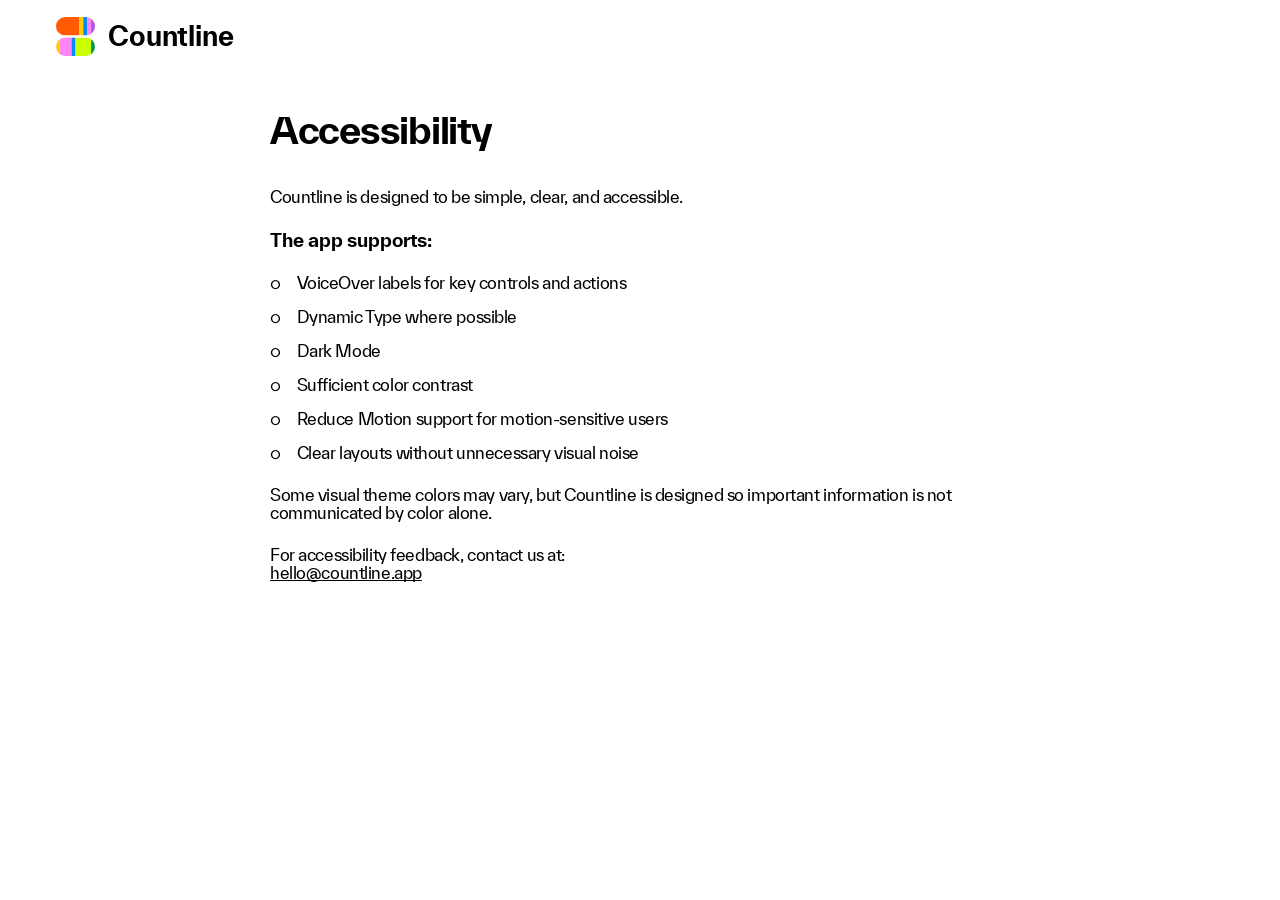
==== commit cc46c822: "Update logo colors to match new Figma branding Co-Authored-By: Claude Opus 4.6 <noreply@anthropic.co" ====
--- a/accessibility.html
+++ b/accessibility.html
@@ -18,10 +18,10 @@
           <clipPath id="pill-b"><rect x="4" y="25.14" width="40" height="18.86" rx="9.43"/></clipPath>
         </defs>
         <g clip-path="url(#pill-a)">
-          <rect x="4" y="4" width="24" height="19" fill="#FF7C02"/><rect x="28" y="4" width="4" height="19" fill="#FCD12D"/><rect x="32" y="4" width="4" height="19" fill="#0381EF"/><rect x="36" y="4" width="4" height="19" fill="#FFA0F6"/><rect x="40" y="4" width="4" height="19" fill="#AF78D3"/>
+          <rect x="4" y="4" width="24" height="19" fill="#FF5B02"/><rect x="28" y="4" width="4" height="19" fill="#FFCB04"/><rect x="32" y="4" width="4" height="19" fill="#0088FF"/><rect x="36" y="4" width="4" height="19" fill="#FF86F4"/><rect x="40" y="4" width="4" height="19" fill="#AE56E8"/>
         </g>
         <g clip-path="url(#pill-b)">
-          <rect x="4" y="25" width="4" height="19" fill="#FCD12D"/><rect x="8" y="25" width="12" height="19" fill="#FFA0F6"/><rect x="20" y="25" width="4" height="19" fill="#0381EF"/><rect x="24" y="25" width="16" height="19" fill="#D0FA34"/><rect x="40" y="25" width="4" height="19" fill="#019644"/>
+          <rect x="4" y="25" width="4" height="19" fill="#FFCB04"/><rect x="8" y="25" width="12" height="19" fill="#FF86F4"/><rect x="20" y="25" width="4" height="19" fill="#0088FF"/><rect x="24" y="25" width="16" height="19" fill="#C9FF00"/><rect x="40" y="25" width="4" height="19" fill="#019845"/>
         </g>
       </svg>
       <span class="logo-text">Countline</span>
--- a/site.css
+++ b/site.css
@@ -331,7 +331,7 @@
   h1 { max-width: none; }
   .drop { flex-direction: column; align-items: stretch; gap: 20px; }
   .field-date { width: auto; min-width: 96px; padding-left: 12px; }
-  .btn { width: 100%; }
+  .drop .btn { display: none; }
   .calendar { width: 100%; top: 81px; }
   .cal-days button { width: 38px; height: 38px; }
 }
